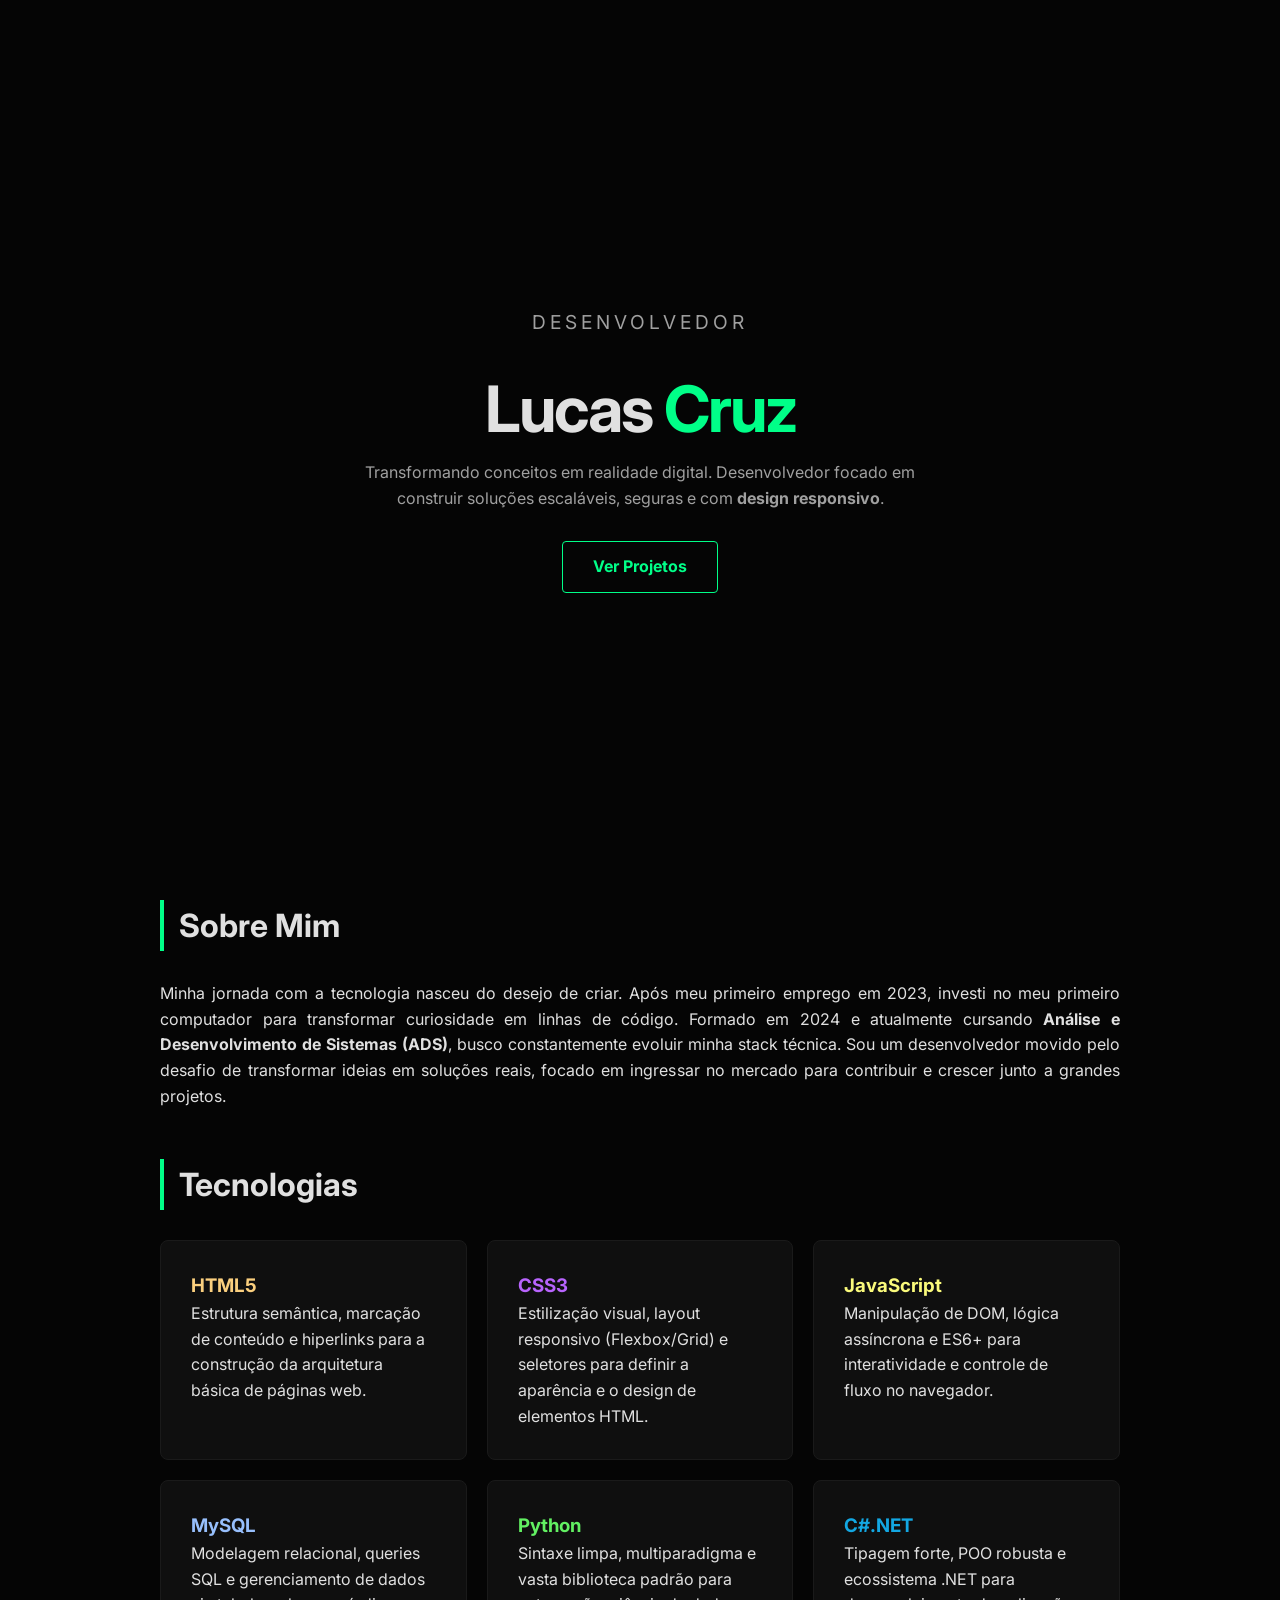
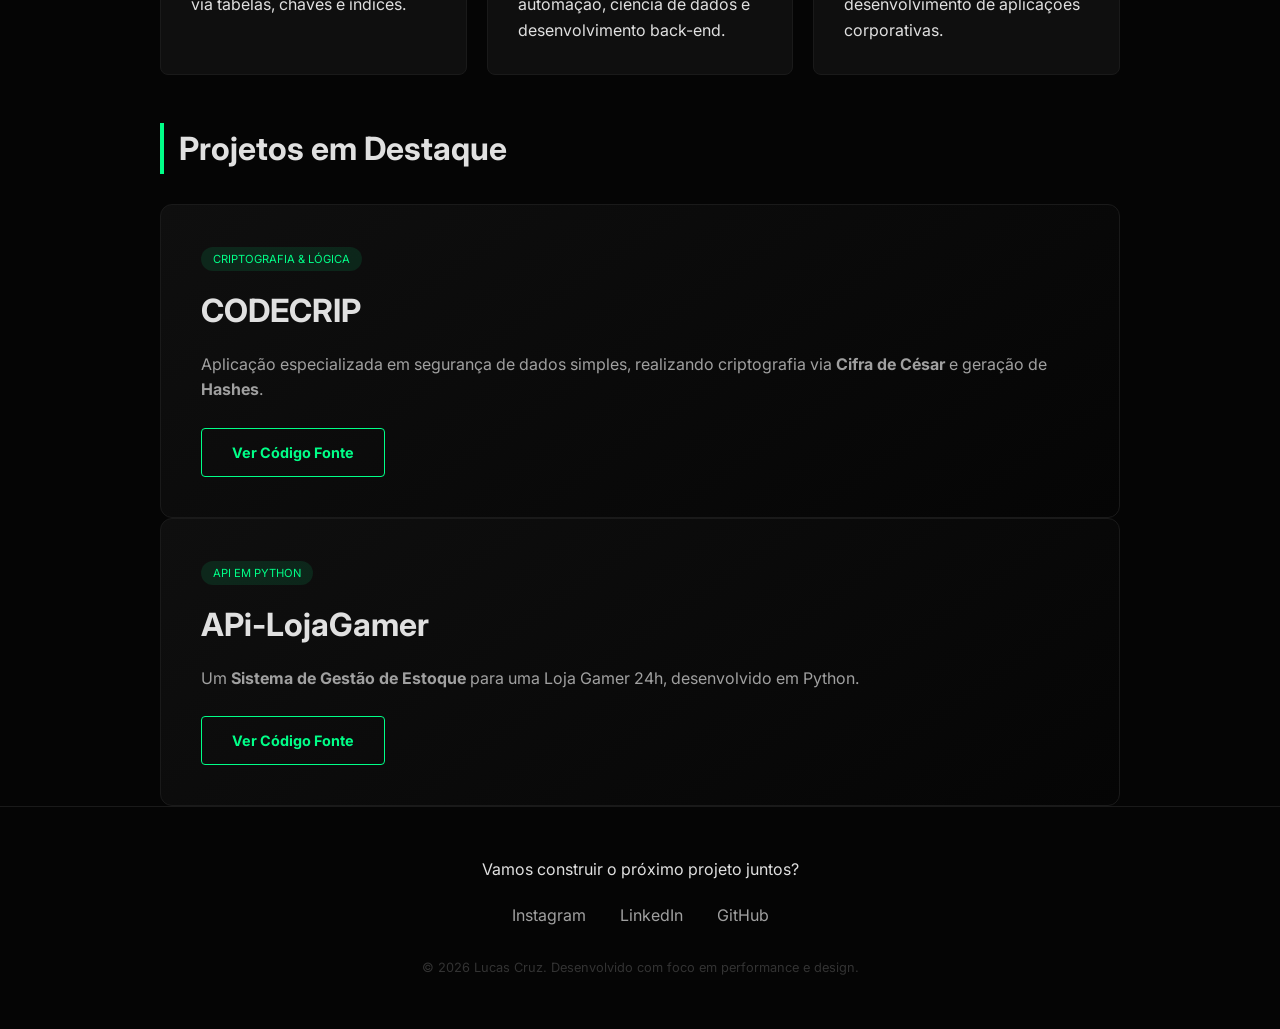
==== index.html @ 5c4f3a0d "titulo" ====
<!DOCTYPE html>
<html lang="pt-br">
<head>
    <meta charset="UTF-8">
    <meta name="viewport" content="width=device-width, initial-scale=1.0">
    <title>Lucas Cruz | Desenvolvedor Web</title>
    
    <link rel="preconnect" href="https://fonts.googleapis.com">
    <link href="https://fonts.googleapis.com/css2?family=Inter:wght@300;400;700&display=swap" rel="stylesheet">
    <link rel="shortcut icon" href="lucas.ico" type="image/x-icon">

    <style>
        :root {
            --bg: #050505;
            --card-bg: #0f0f0f;
            --primary: #00ff88;
            --text: #e0e0e0;
            --text-dim: #a0a0a0;
        }

        * { margin: 0; padding: 0; box-sizing: border-box; }

        body {
            background-color: var(--bg);
            color: var(--text);
            font-family: 'Inter', sans-serif;
            line-height: 1.6;
            scroll-behavior: smooth;
        }

        .container { max-width: 1000px; margin: 0 auto; padding: 0 20px; }

        header {
            height: 100vh;
            display: flex;
            flex-direction: column;
            justify-content: center;
            align-items: center;
            text-align: center;
        }

        h1 { font-size: 4rem; letter-spacing: -2px; }
        .accent { color: var(--primary); }
        
        .subtitle {
            font-size: 1.2rem;
            color: var(--text-dim);
            letter-spacing: 4px;
            text-transform: uppercase;
            margin-bottom: 20px;
        }

        .btn {
            padding: 12px 30px;
            border: 1px solid var(--primary);
            color: var(--primary);
            text-decoration: none;
            transition: 0.3s cubic-bezier(0.4, 0, 0.2, 1);
            font-weight: bold;
            border-radius: 4px;
            display: inline-block;
        }

        .btn:hover {
            background: var(--primary);
            color: var(--bg);
            box-shadow: 0 0 20px rgba(0, 255, 136, 0.3);
        }

        section { padding: 80px 0; }
        
        h2 { 
            font-size: 2rem; 
            margin-bottom: 30px; 
            border-left: 4px solid var(--primary); 
            padding-left: 15px; 
        }

        #sobre p {
            text-align: justify;
            margin-bottom: 50px;
        }

        section p {
            margin-bottom: 40px;
        }

        .grid { 
            display: grid; 
            grid-template-columns: repeat(auto-fit, minmax(250px, 1fr)); 
            gap: 20px; 
            margin-bottom: 5%;
        }
        
        .card {
            background: var(--card-bg);
            padding: 30px;
            border-radius: 8px;
            border: 1px solid #1a1a1a;
            transition: 0.3s ease;
        }

        .card:hover { 
            border-color: var(--primary); 
            transform: translateY(-5px); 
        }

        .project-card {
            background: linear-gradient(145deg, #0f0f0f, #050505);
            border: 1px solid #1a1a1a;
            padding: 40px;
            border-radius: 12px;
        }

        .card p, .project-card p {
            margin-bottom: 0;
            text-align: left;
        }

        .project-tag {
            font-size: 0.7rem;
            background: rgba(0, 255, 136, 0.1);
            color: var(--primary);
            padding: 5px 12px;
            border-radius: 20px;
            text-transform: uppercase;
        }

        footer { 
            text-align: center; 
            padding: 50px 0; 
            border-top: 1px solid #1a1a1a; 
        }
        
        .social-links { margin-top: 20px; }
        
        .social-links a { 
            color: var(--text-dim); 
            margin: 0 15px; 
            text-decoration: none; 
            transition: 0.3s ease; 
        }
        
        .social-links a:hover { color: var(--primary); }
    </style>
</head>
<body>

    <header>
        <div class="container">
            <p class="subtitle">Desenvolvedor</p>
            <h1>Lucas <span class="accent">Cruz</span></h1>
            <p style="color: var(--text-dim); margin-bottom: 30px; max-width: 600px;">
                Transformando conceitos em realidade digital. Desenvolvedor focado em construir soluções escaláveis, seguras e com <b>design responsivo</b>.
            </p>
            <a href="#projetos" class="btn">Ver Projetos</a>
        </div>
    </header>

    <section id="sobre" class="container">
        <h2>Sobre Mim</h2>
        <p>
            Minha jornada com a tecnologia nasceu do desejo de criar. Após meu primeiro emprego em 2023, investi no meu primeiro computador para transformar curiosidade em linhas de código. Formado em 2024 e atualmente cursando <b>Análise e Desenvolvimento de Sistemas (ADS)</b>, busco constantemente evoluir minha stack técnica. Sou um desenvolvedor movido pelo desafio de transformar ideias em soluções reais, focado em ingressar no mercado para contribuir e crescer junto a grandes projetos.
        </p>
    </section>

    <section id="techs" class="container">
        <h2>Tecnologias</h2>
        <div class="grid">
            <div class="card">
                <h3 style="color:rgb(250, 207, 126);">HTML5</h3>
                <p>
                    Estrutura semântica, marcação de conteúdo e hiperlinks para a construção da arquitetura básica de páginas web.</p>
            </div>
            <div class="card">
                <h3 style="color:rgb(184, 100, 253);">CSS3</h3>
                <p>Estilização visual, layout responsivo 
                    (Flexbox/Grid) e seletores para definir a aparência e o design de elementos HTML.</p>
            </div>
            <div class="card">
                <h3 style="color:rgb(250, 250, 123);">JavaScript</h3>
                <p>Manipulação de DOM, lógica assíncrona e ES6+ para interatividade e controle de fluxo no navegador.</p>
            </div>
            <div class="card">
                <h3 style="color:rgb(151, 191, 252);">MySQL</h3>
                <p>Modelagem relacional, queries SQL e gerenciamento de dados via tabelas, chaves e índices.</p>
            </div>
            <div class="card">
                <h3 style="color:rgb(98, 240, 98);">Python</h3>
                <p>Sintaxe limpa, multiparadigma e vasta biblioteca padrão para automação, ciência de dados e desenvolvimento back-end.</p>
            </div>
             <div class="card">
                <h3 style="color:rgb(19, 167, 226);">C#.NET</h3>
                <p>Tipagem forte, POO robusta e ecossistema .NET para desenvolvimento de aplicações corporativas.</p>
            </div>
        </div>
    </section>

    <section id="projetos" class="container">
        <h2>Projetos em Destaque</h2>
        <div class="project-card">
            <span class="project-tag">Criptografia & Lógica</span>
            <h3 style="font-size: 2rem; margin: 15px 0;">CODECRIP</h3>
            <p style="color: var(--text-dim); margin-top: 10px; margin-bottom: 25px;">
                Aplicação especializada em segurança de dados simples, realizando criptografia via <b>Cifra de César</b> e geração de <b>Hashes</b>.
            </p>
            <a href="https://github.com/Lucaslcz/CODECRIP" target="_blank" class="btn" style="font-size: 0.9rem;">Ver Código Fonte</a>
        </div>

        <div class="project-card">
            <span class="project-tag">API em Python</span>
            <h3 style="font-size: 2rem; margin: 15px 0;">APi-LojaGamer</h3>
            <p style="color: var(--text-dim); margin-top: 10px; margin-bottom: 25px;">
                Um <b>Sistema de Gestão de Estoque</b> para uma Loja Gamer 24h, desenvolvido em Python.
            </p>
            <a href="https://github.com/Lucaslcz/API-LojaGamer" target="_blank" class="btn" style="font-size: 0.9rem;">Ver Código Fonte</a>
        </div>
    </section>



    <footer>
        <div class="container">
            <p>Vamos construir o próximo projeto juntos?</p>
            <div class="social-links">
                <a href="https://www.instagram.com/lucas_c_d21">Instagram</a>
                <a href="https://www.linkedin.com/in/lucas-da-cruz-dias">LinkedIn</a>
                <a href="https://github.com/Lucaslcz">GitHub</a>
            </div>
            <p style="font-size: 0.8rem; color: #333; margin-top: 30px;">
                &copy; 2026 Lucas Cruz. Desenvolvido com foco em performance e design.
            </p>
        </div>
    </footer>

</body>
</html>
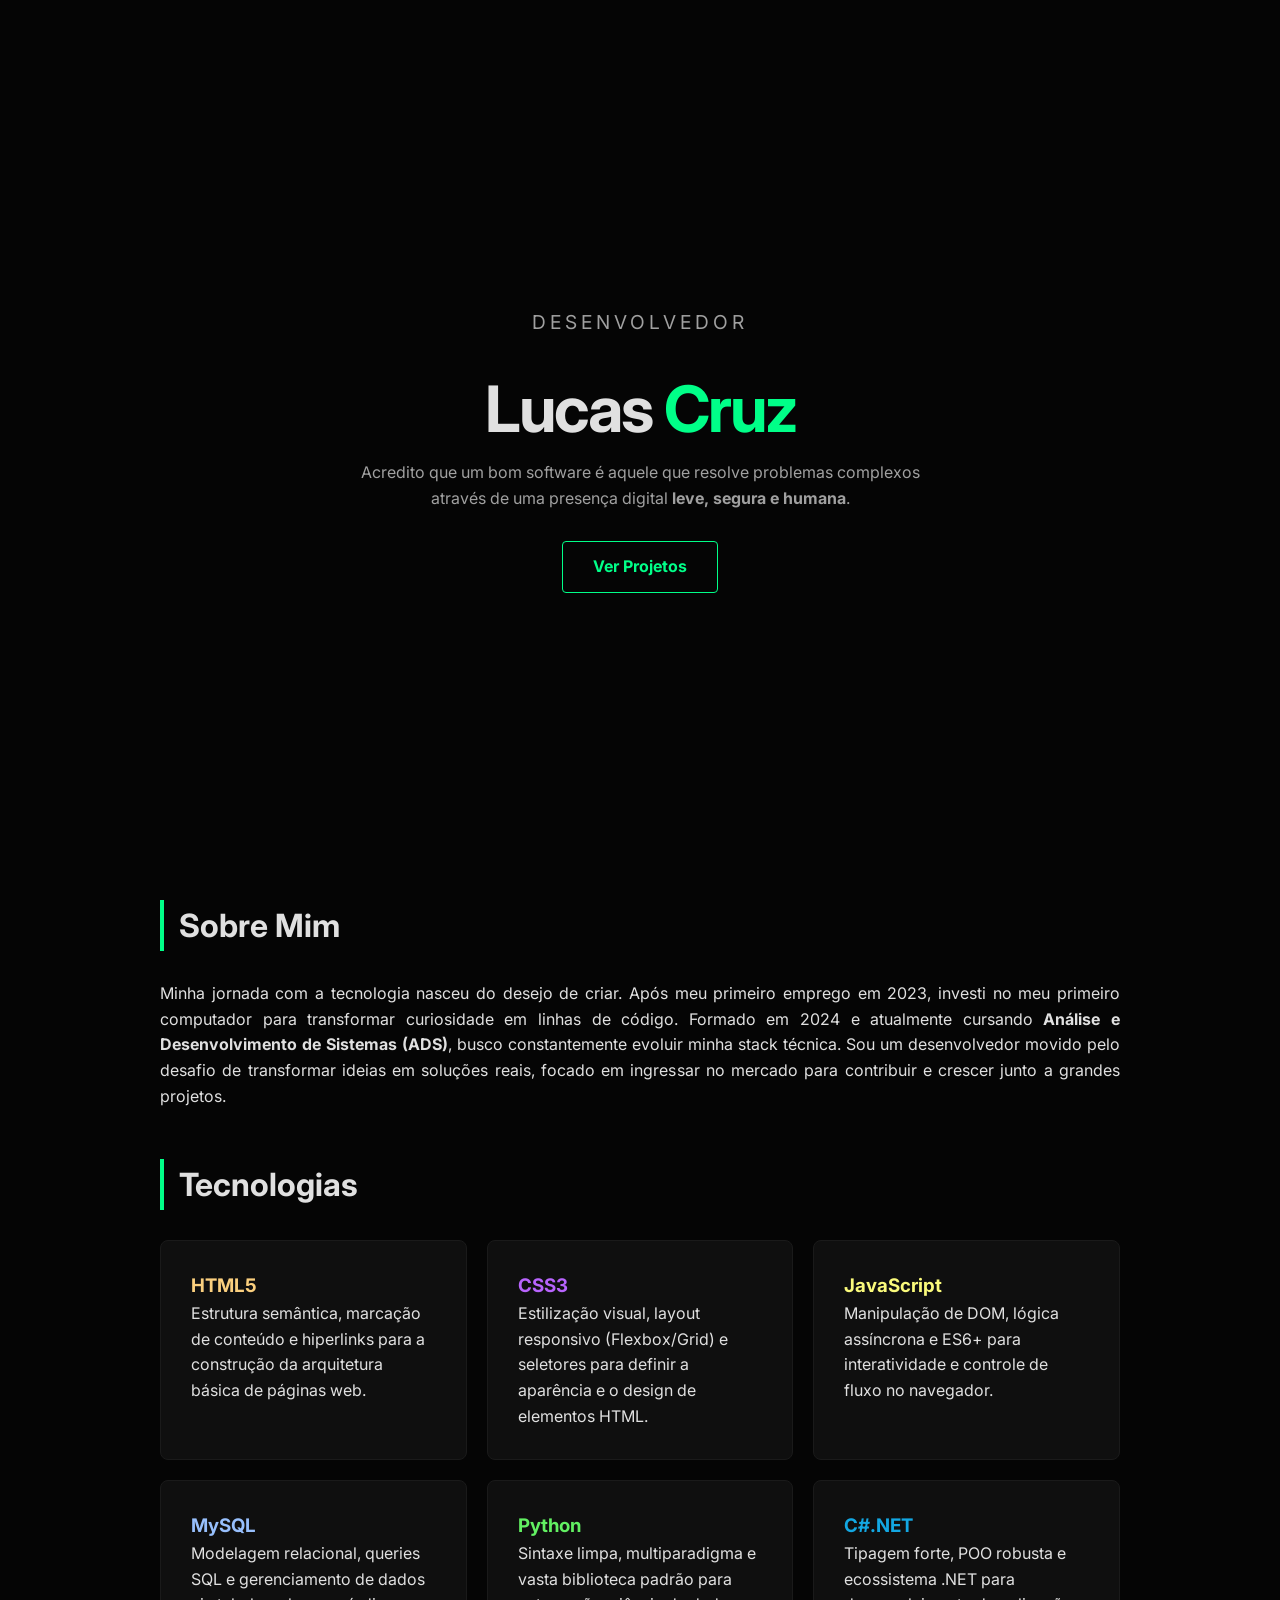
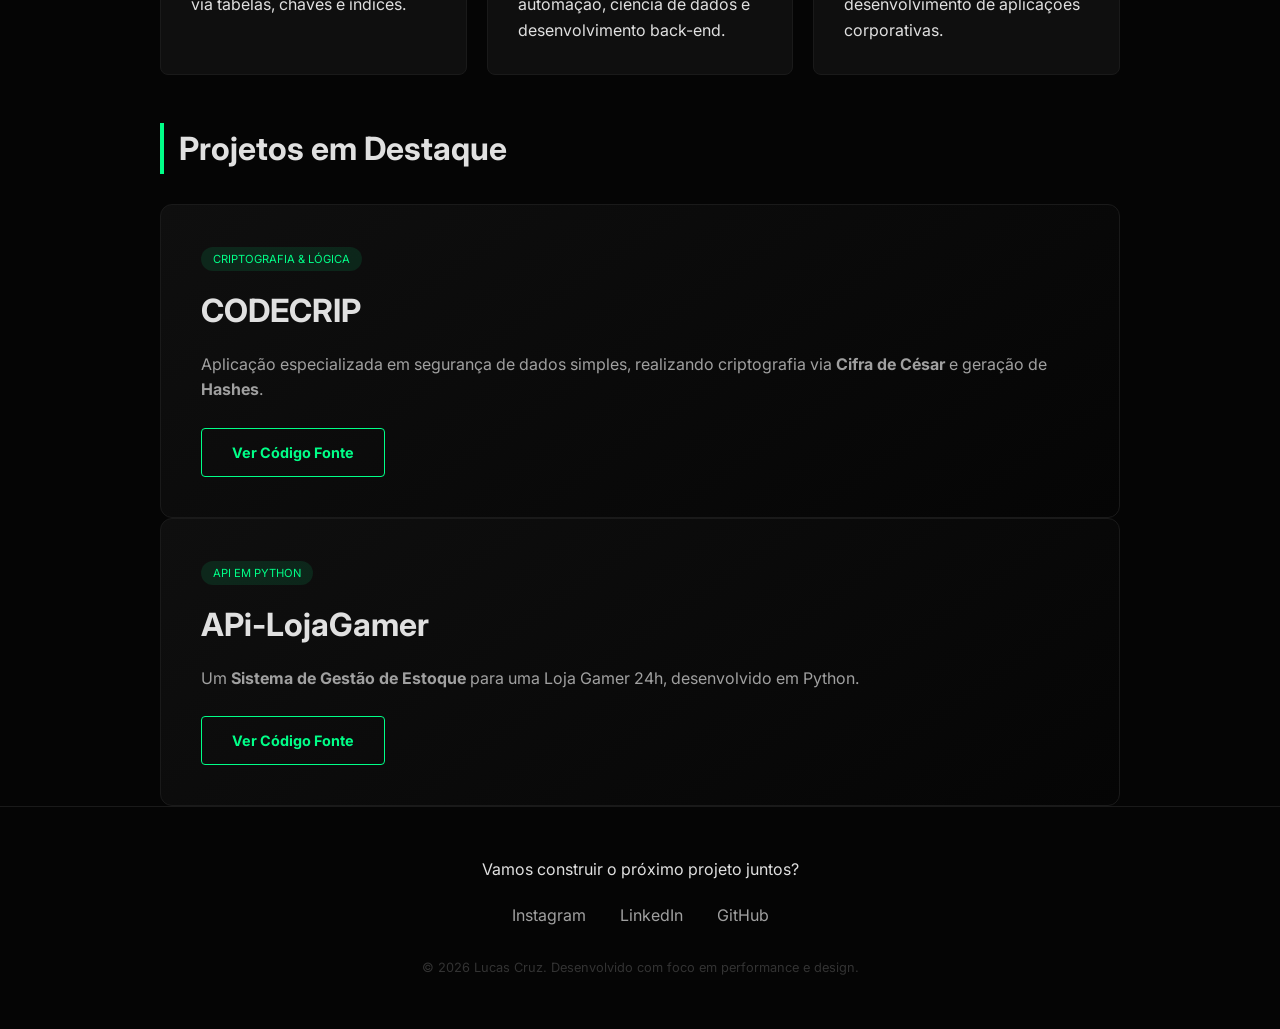
==== commit f49f3368: "subtitulo" ====
--- a/index.html
+++ b/index.html
@@ -151,7 +151,7 @@
             <p class="subtitle">Desenvolvedor</p>
             <h1>Lucas <span class="accent">Cruz</span></h1>
             <p style="color: var(--text-dim); margin-bottom: 30px; max-width: 600px;">
-                Transformando conceitos em realidade digital. Desenvolvedor focado em construir soluções escaláveis, seguras e com <b>design responsivo</b>.
+                Acredito que um bom software é aquele que resolve problemas complexos através de uma presença digital <b>leve, segura e humana</b>.
             </p>
             <a href="#projetos" class="btn">Ver Projetos</a>
         </div>
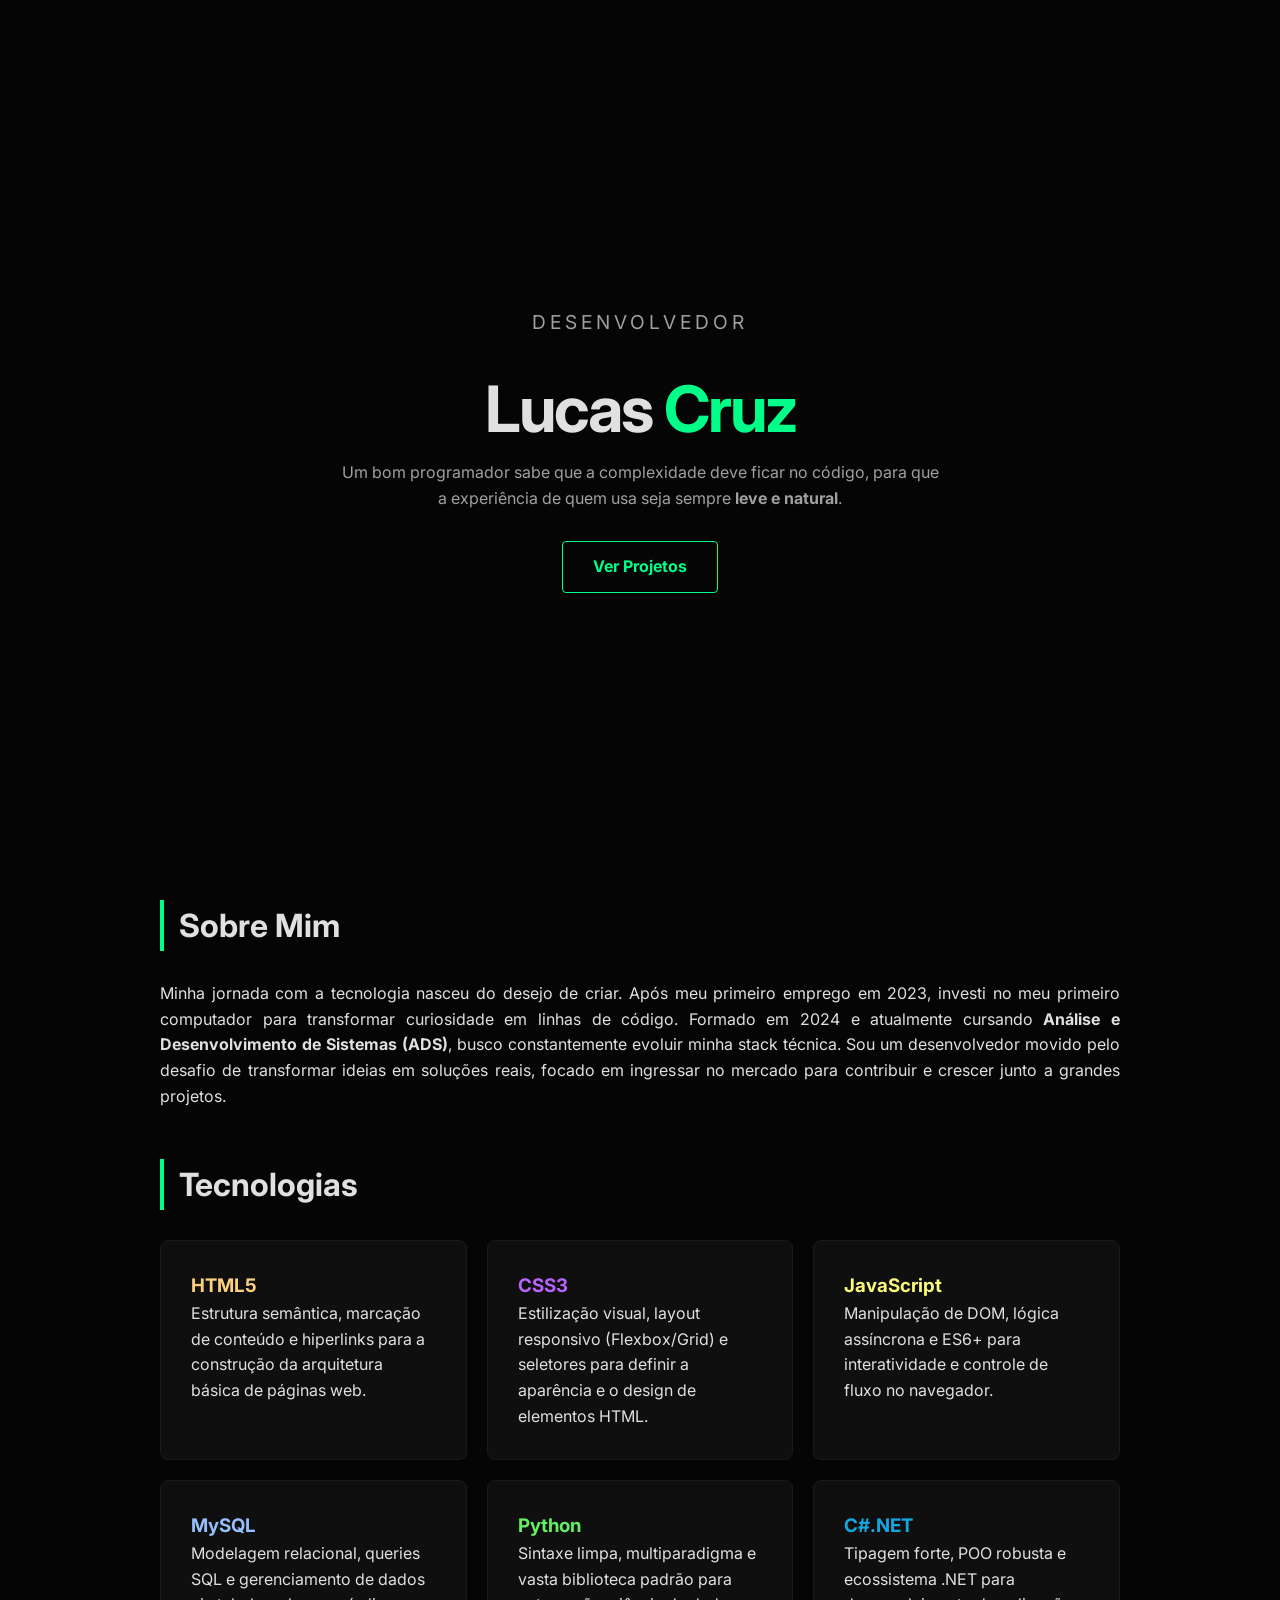
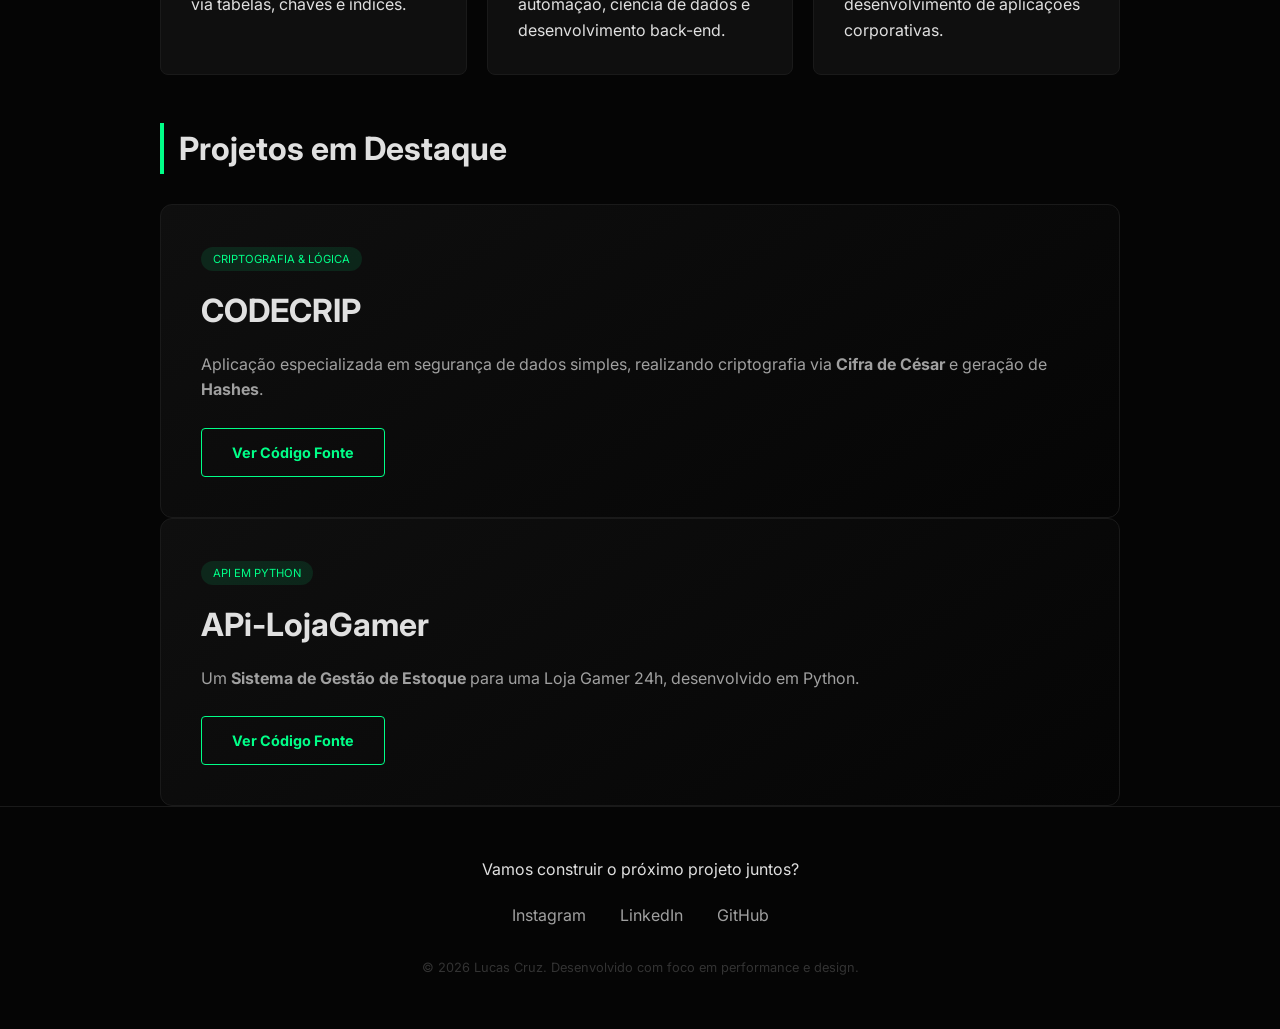
==== commit d1504529: "subtitulo de novo" ====
--- a/index.html
+++ b/index.html
@@ -151,7 +151,7 @@
             <p class="subtitle">Desenvolvedor</p>
             <h1>Lucas <span class="accent">Cruz</span></h1>
             <p style="color: var(--text-dim); margin-bottom: 30px; max-width: 600px;">
-                Acredito que um bom software é aquele que resolve problemas complexos através de uma presença digital <b>leve, segura e humana</b>.
+                Um bom programador sabe que a complexidade deve ficar no código, para que a experiência de quem usa seja sempre <b>leve e natural</b>.
             </p>
             <a href="#projetos" class="btn">Ver Projetos</a>
         </div>
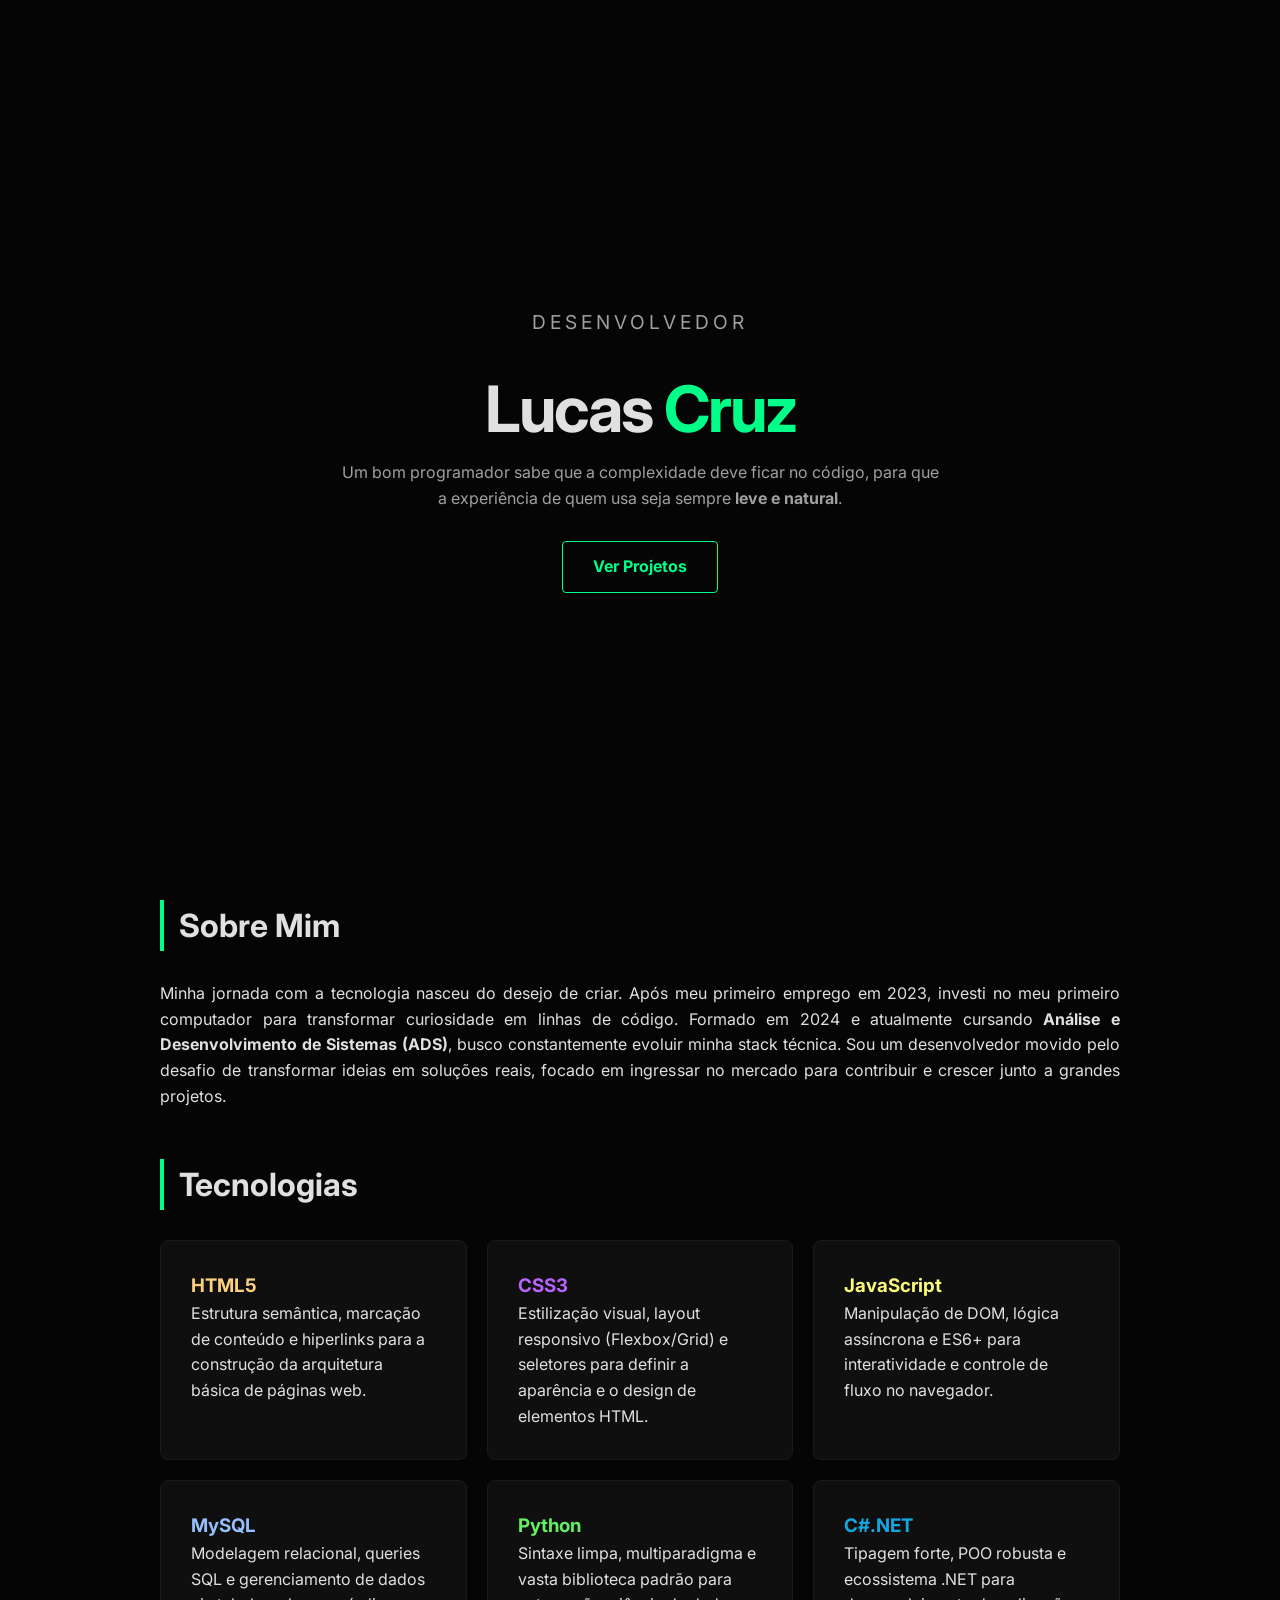
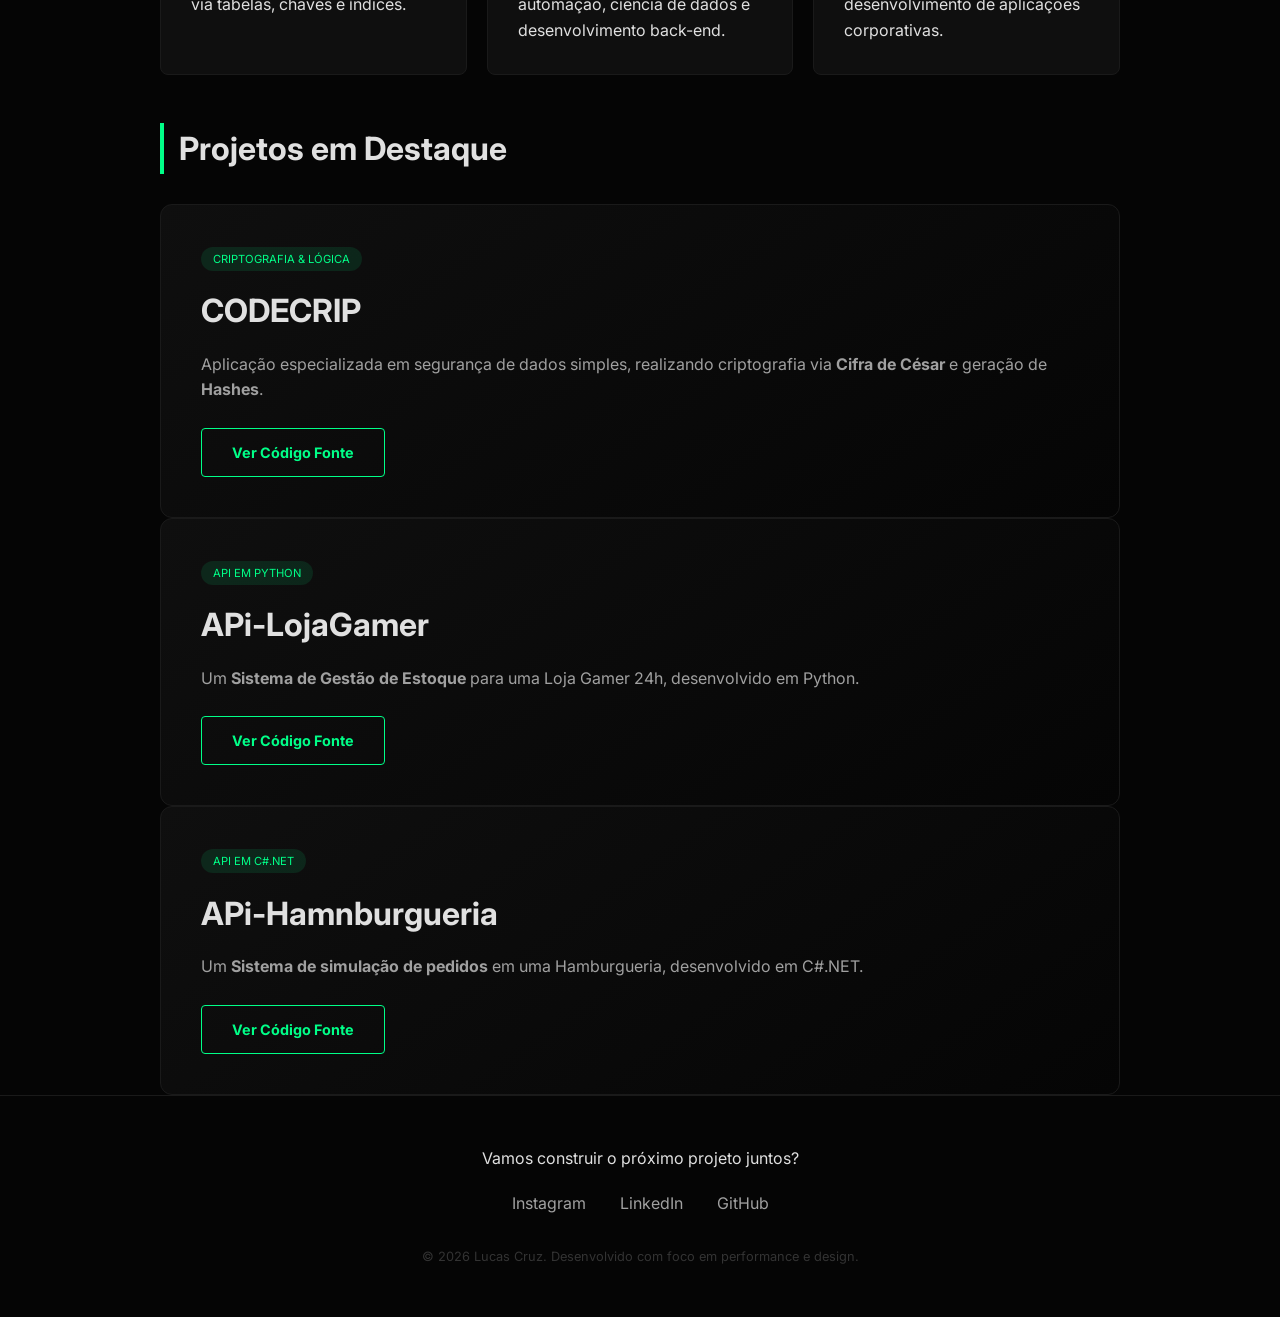
==== commit 1f106386: "Novo projeto APi-Hamburgueria" ====
--- a/index.html
+++ b/index.html
@@ -215,6 +215,14 @@
             </p>
             <a href="https://github.com/Lucaslcz/API-LojaGamer" target="_blank" class="btn" style="font-size: 0.9rem;">Ver Código Fonte</a>
         </div>
+        <div class="project-card">
+            <span class="project-tag">API em C#.NET</span>
+            <h3 style="font-size: 2rem; margin: 15px 0;">APi-Hamnburgueria</h3>
+            <p style="color: var(--text-dim); margin-top: 10px; margin-bottom: 25px;">
+                Um <b>Sistema de simulação de pedidos</b> em uma Hamburgueria, desenvolvido em C#.NET.
+            </p>
+            <a href="https://github.com/Lucaslcz/API-Hamburgueria" target="_blank" class="btn" style="font-size: 0.9rem;">Ver Código Fonte</a>
+        </div>
     </section>
 
 
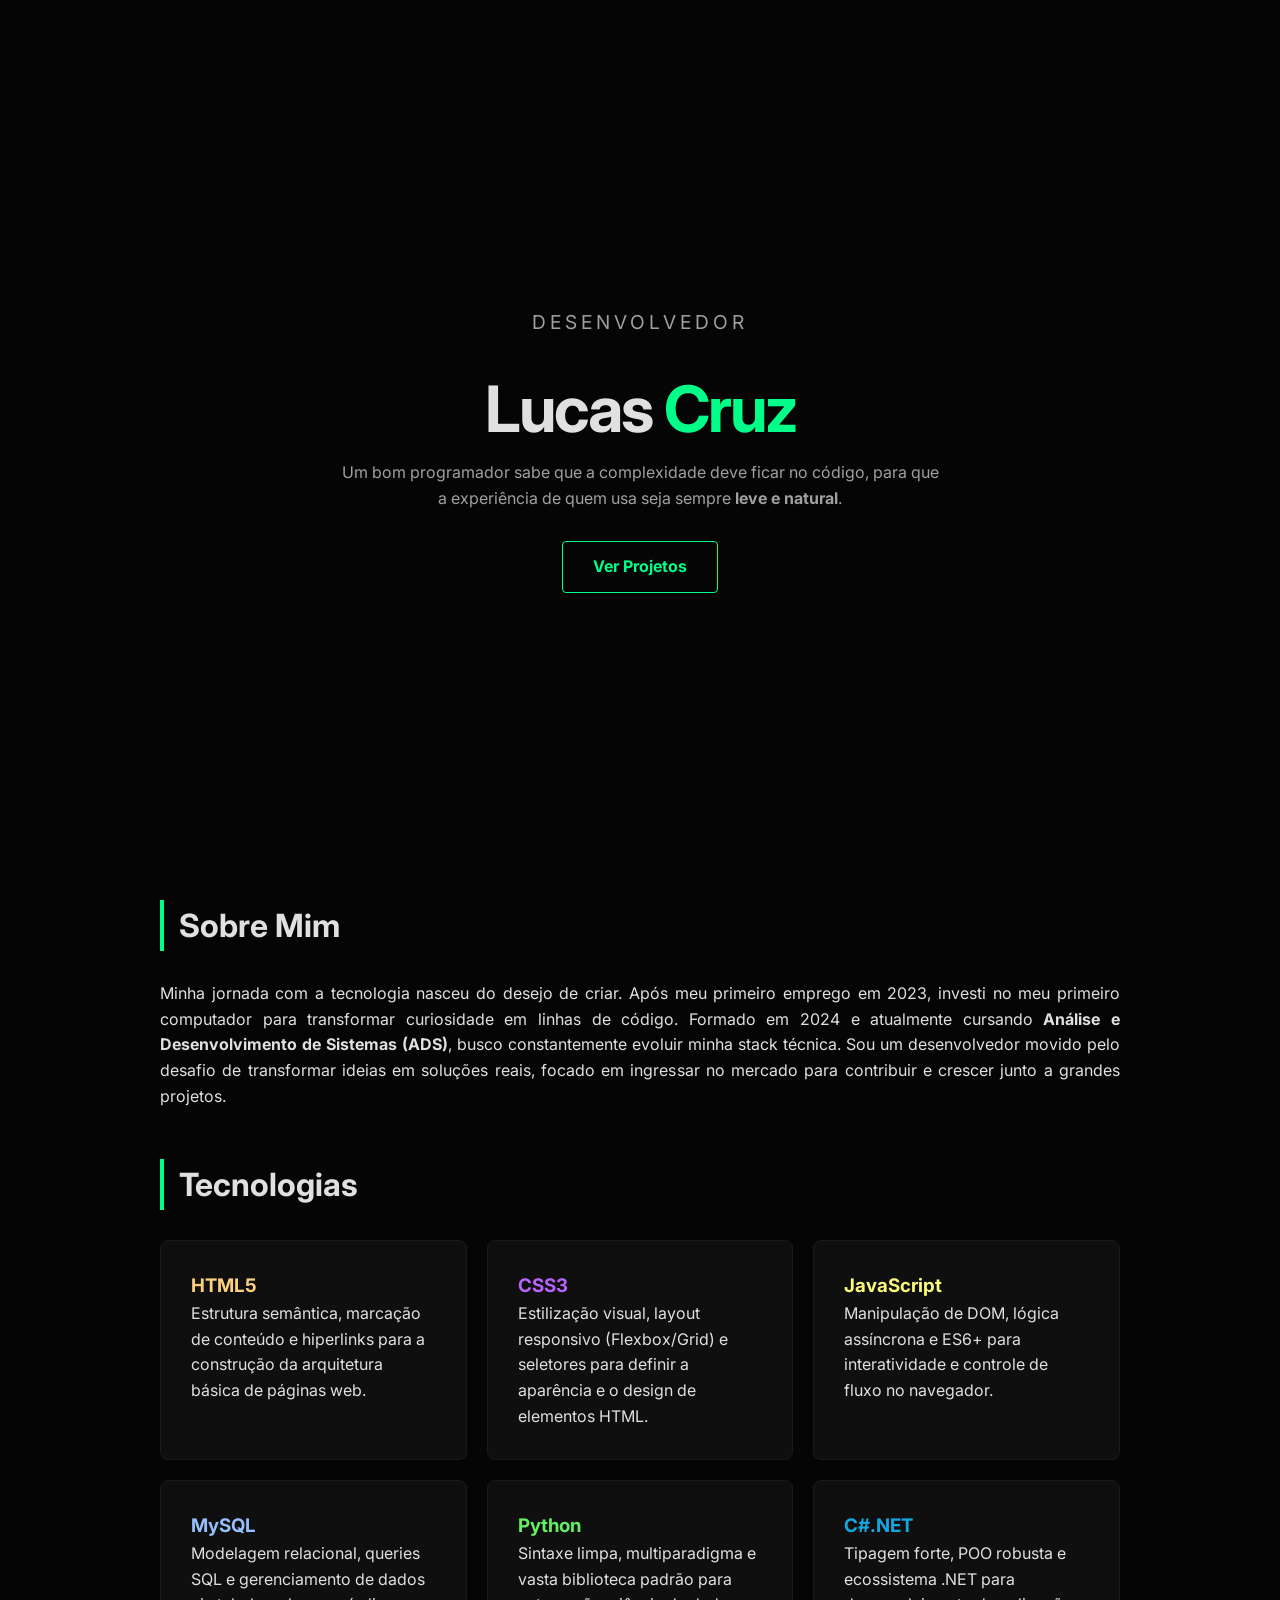
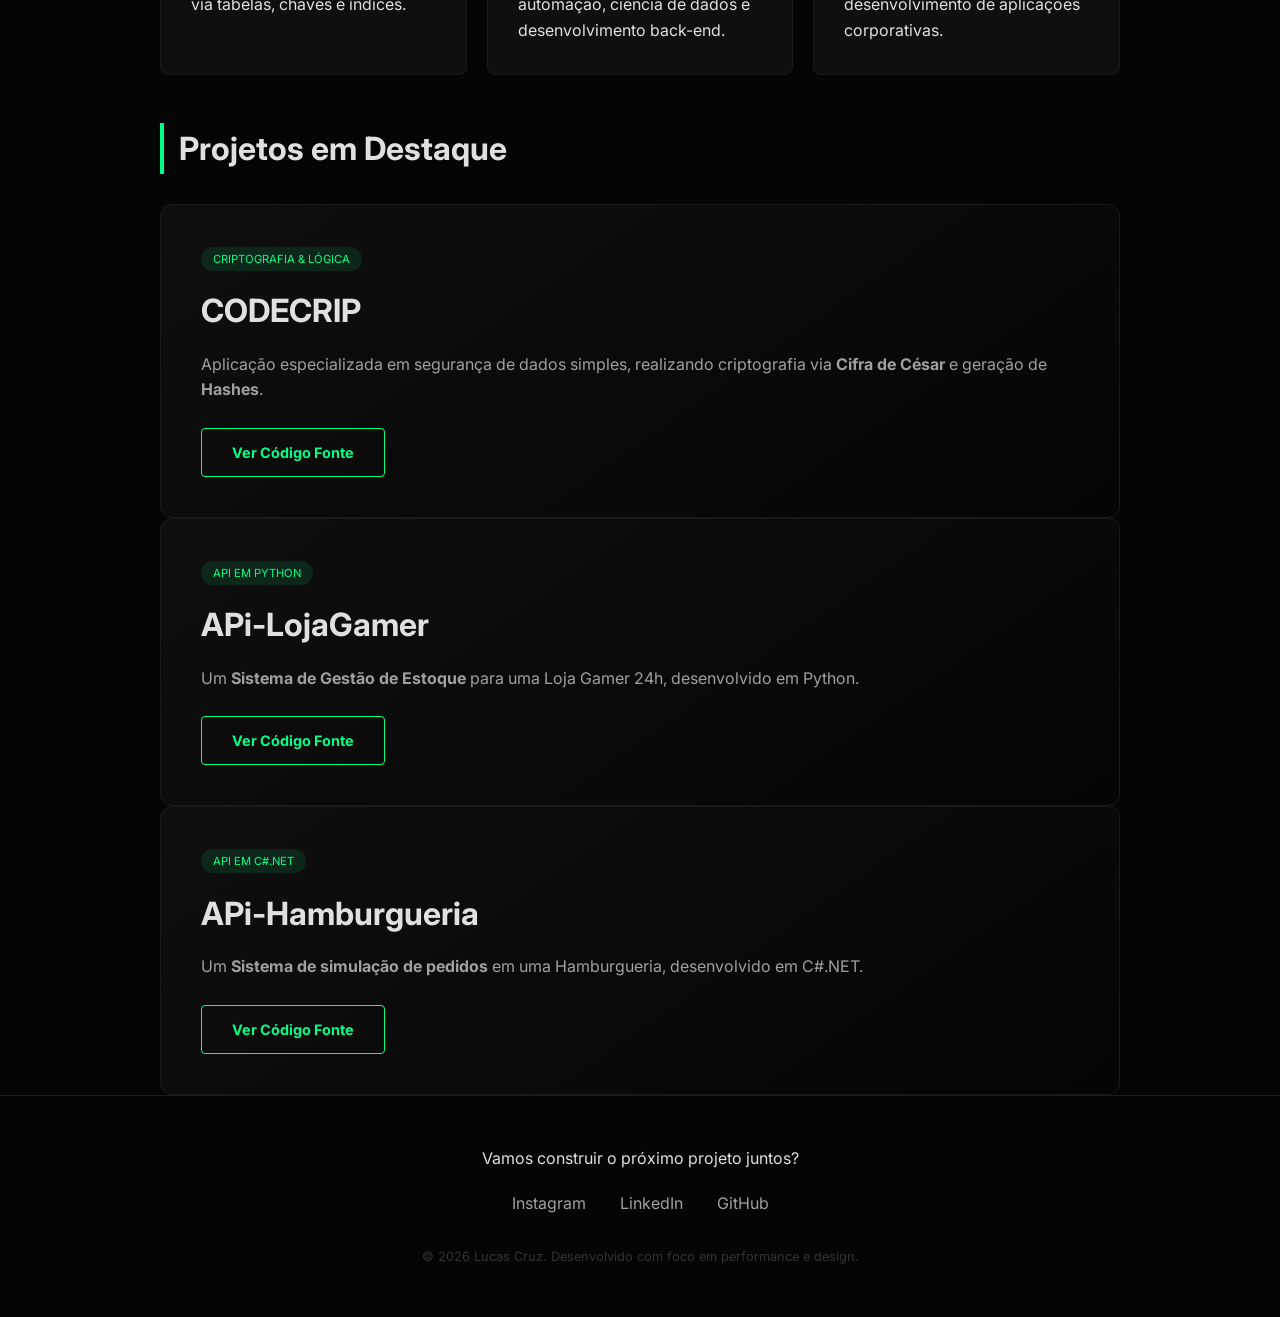
==== commit c1b1b1bc: "Correção de texto" ====
--- a/index.html
+++ b/index.html
@@ -217,7 +217,7 @@
         </div>
         <div class="project-card">
             <span class="project-tag">API em C#.NET</span>
-            <h3 style="font-size: 2rem; margin: 15px 0;">APi-Hamnburgueria</h3>
+            <h3 style="font-size: 2rem; margin: 15px 0;">APi-Hamburgueria</h3>
             <p style="color: var(--text-dim); margin-top: 10px; margin-bottom: 25px;">
                 Um <b>Sistema de simulação de pedidos</b> em uma Hamburgueria, desenvolvido em C#.NET.
             </p>
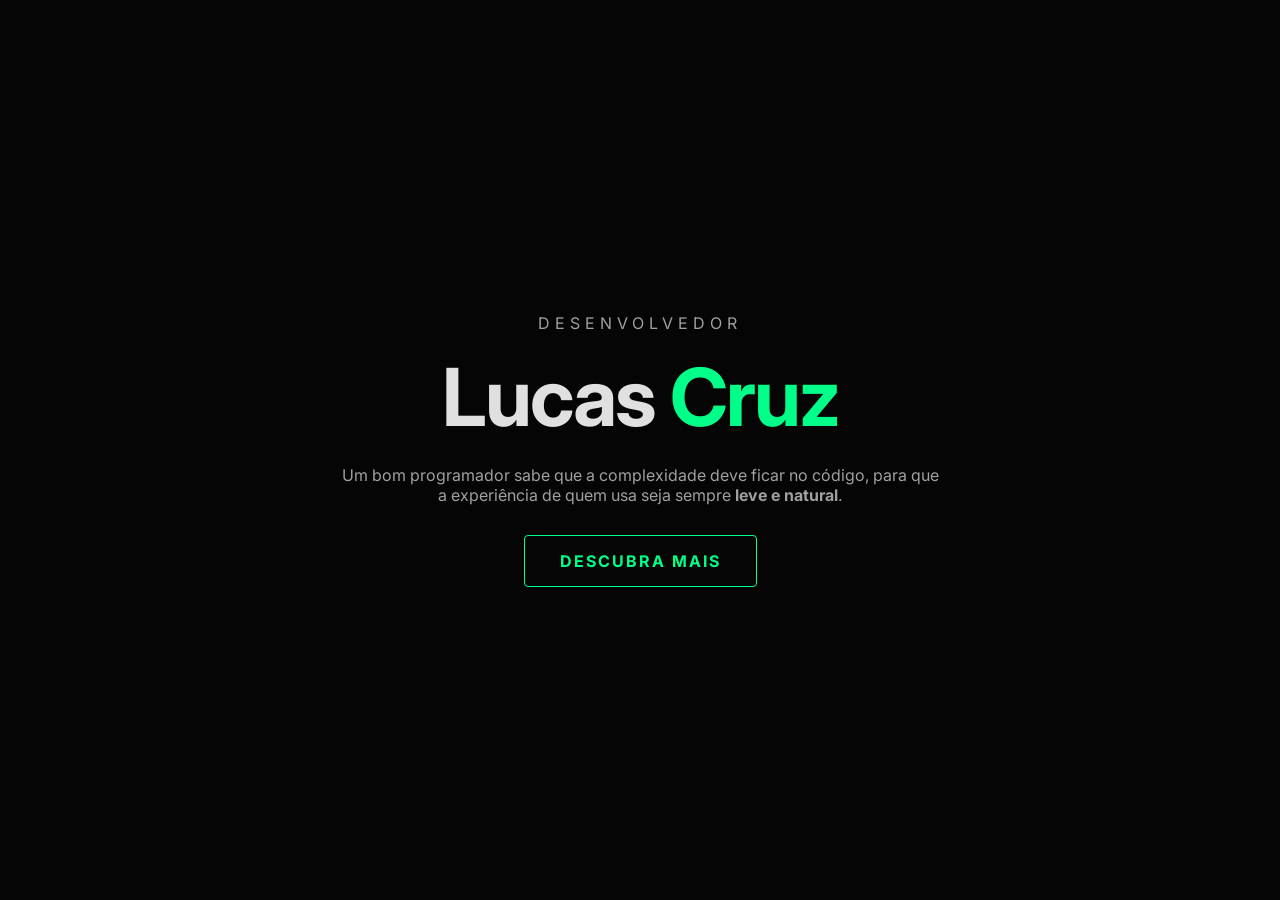
==== commit 4bce2935: "Remoldando meu portifolio" ====
--- a/index.html
+++ b/index.html
@@ -3,243 +3,37 @@
 <head>
     <meta charset="UTF-8">
     <meta name="viewport" content="width=device-width, initial-scale=1.0">
-    <title>Lucas Cruz | Desenvolvedor Web</title>
-    
+    <title>Lucas Cruz | Desenvolvedor</title>
     <link rel="preconnect" href="https://fonts.googleapis.com">
     <link href="https://fonts.googleapis.com/css2?family=Inter:wght@300;400;700&display=swap" rel="stylesheet">
-    <link rel="shortcut icon" href="lucas.ico" type="image/x-icon">
-
-    <style>
-        :root {
-            --bg: #050505;
-            --card-bg: #0f0f0f;
-            --primary: #00ff88;
-            --text: #e0e0e0;
-            --text-dim: #a0a0a0;
-        }
-
-        * { margin: 0; padding: 0; box-sizing: border-box; }
-
-        body {
-            background-color: var(--bg);
-            color: var(--text);
-            font-family: 'Inter', sans-serif;
-            line-height: 1.6;
-            scroll-behavior: smooth;
-        }
-
-        .container { max-width: 1000px; margin: 0 auto; padding: 0 20px; }
-
-        header {
-            height: 100vh;
-            display: flex;
-            flex-direction: column;
-            justify-content: center;
-            align-items: center;
-            text-align: center;
-        }
-
-        h1 { font-size: 4rem; letter-spacing: -2px; }
-        .accent { color: var(--primary); }
-        
-        .subtitle {
-            font-size: 1.2rem;
-            color: var(--text-dim);
-            letter-spacing: 4px;
-            text-transform: uppercase;
-            margin-bottom: 20px;
-        }
-
-        .btn {
-            padding: 12px 30px;
-            border: 1px solid var(--primary);
-            color: var(--primary);
-            text-decoration: none;
-            transition: 0.3s cubic-bezier(0.4, 0, 0.2, 1);
-            font-weight: bold;
-            border-radius: 4px;
-            display: inline-block;
-        }
-
-        .btn:hover {
-            background: var(--primary);
-            color: var(--bg);
-            box-shadow: 0 0 20px rgba(0, 255, 136, 0.3);
-        }
-
-        section { padding: 80px 0; }
-        
-        h2 { 
-            font-size: 2rem; 
-            margin-bottom: 30px; 
-            border-left: 4px solid var(--primary); 
-            padding-left: 15px; 
-        }
-
-        #sobre p {
-            text-align: justify;
-            margin-bottom: 50px;
-        }
-
-        section p {
-            margin-bottom: 40px;
-        }
-
-        .grid { 
-            display: grid; 
-            grid-template-columns: repeat(auto-fit, minmax(250px, 1fr)); 
-            gap: 20px; 
-            margin-bottom: 5%;
-        }
-        
-        .card {
-            background: var(--card-bg);
-            padding: 30px;
-            border-radius: 8px;
-            border: 1px solid #1a1a1a;
-            transition: 0.3s ease;
-        }
-
-        .card:hover { 
-            border-color: var(--primary); 
-            transform: translateY(-5px); 
-        }
-
-        .project-card {
-            background: linear-gradient(145deg, #0f0f0f, #050505);
-            border: 1px solid #1a1a1a;
-            padding: 40px;
-            border-radius: 12px;
-        }
-
-        .card p, .project-card p {
-            margin-bottom: 0;
-            text-align: left;
-        }
-
-        .project-tag {
-            font-size: 0.7rem;
-            background: rgba(0, 255, 136, 0.1);
-            color: var(--primary);
-            padding: 5px 12px;
-            border-radius: 20px;
-            text-transform: uppercase;
-        }
-
-        footer { 
-            text-align: center; 
-            padding: 50px 0; 
-            border-top: 1px solid #1a1a1a; 
-        }
-        
-        .social-links { margin-top: 20px; }
-        
-        .social-links a { 
-            color: var(--text-dim); 
-            margin: 0 15px; 
-            text-decoration: none; 
-            transition: 0.3s ease; 
-        }
-        
-        .social-links a:hover { color: var(--primary); }
-    </style>
+    <link rel="stylesheet" href="index.css">
 </head>
-<body>
-
-    <header>
-        <div class="container">
+<body style="overflow: hidden;"> <header id="hero-header">
+        <div class="container" style="position: relative; z-index: 2;">
             <p class="subtitle">Desenvolvedor</p>
-            <h1>Lucas <span class="accent">Cruz</span></h1>
-            <p style="color: var(--text-dim); margin-bottom: 30px; max-width: 600px;">
+            <h1>
+                <span class="white-glow">Lucas</span> 
+                <span class="accent">Cruz</span>
+            </h1>
+            <p style="color: var(--text-dim); margin: 0 auto 30px; max-width: 600px;">
                 Um bom programador sabe que a complexidade deve ficar no código, para que a experiência de quem usa seja sempre <b>leve e natural</b>.
             </p>
-            <a href="#projetos" class="btn">Ver Projetos</a>
+            <a href="portifolio.html" class="btn">Descubra Mais</a>
         </div>
+        <div class="cursor-glow"></div>
     </header>
 
-    <section id="sobre" class="container">
-        <h2>Sobre Mim</h2>
-        <p>
-            Minha jornada com a tecnologia nasceu do desejo de criar. Após meu primeiro emprego em 2023, investi no meu primeiro computador para transformar curiosidade em linhas de código. Formado em 2024 e atualmente cursando <b>Análise e Desenvolvimento de Sistemas (ADS)</b>, busco constantemente evoluir minha stack técnica. Sou um desenvolvedor movido pelo desafio de transformar ideias em soluções reais, focado em ingressar no mercado para contribuir e crescer junto a grandes projetos.
-        </p>
-    </section>
+    <script>
+        const title = document.querySelector('h1');
+        const header = document.getElementById('hero-header');
 
-    <section id="techs" class="container">
-        <h2>Tecnologias</h2>
-        <div class="grid">
-            <div class="card">
-                <h3 style="color:rgb(250, 207, 126);">HTML5</h3>
-                <p>
-                    Estrutura semântica, marcação de conteúdo e hiperlinks para a construção da arquitetura básica de páginas web.</p>
-            </div>
-            <div class="card">
-                <h3 style="color:rgb(184, 100, 253);">CSS3</h3>
-                <p>Estilização visual, layout responsivo 
-                    (Flexbox/Grid) e seletores para definir a aparência e o design de elementos HTML.</p>
-            </div>
-            <div class="card">
-                <h3 style="color:rgb(250, 250, 123);">JavaScript</h3>
-                <p>Manipulação de DOM, lógica assíncrona e ES6+ para interatividade e controle de fluxo no navegador.</p>
-            </div>
-            <div class="card">
-                <h3 style="color:rgb(151, 191, 252);">MySQL</h3>
-                <p>Modelagem relacional, queries SQL e gerenciamento de dados via tabelas, chaves e índices.</p>
-            </div>
-            <div class="card">
-                <h3 style="color:rgb(98, 240, 98);">Python</h3>
-                <p>Sintaxe limpa, multiparadigma e vasta biblioteca padrão para automação, ciência de dados e desenvolvimento back-end.</p>
-            </div>
-             <div class="card">
-                <h3 style="color:rgb(19, 167, 226);">C#.NET</h3>
-                <p>Tipagem forte, POO robusta e ecossistema .NET para desenvolvimento de aplicações corporativas.</p>
-            </div>
-        </div>
-    </section>
-
-    <section id="projetos" class="container">
-        <h2>Projetos em Destaque</h2>
-        <div class="project-card">
-            <span class="project-tag">Criptografia & Lógica</span>
-            <h3 style="font-size: 2rem; margin: 15px 0;">CODECRIP</h3>
-            <p style="color: var(--text-dim); margin-top: 10px; margin-bottom: 25px;">
-                Aplicação especializada em segurança de dados simples, realizando criptografia via <b>Cifra de César</b> e geração de <b>Hashes</b>.
-            </p>
-            <a href="https://github.com/Lucaslcz/CODECRIP" target="_blank" class="btn" style="font-size: 0.9rem;">Ver Código Fonte</a>
-        </div>
-
-        <div class="project-card">
-            <span class="project-tag">API em Python</span>
-            <h3 style="font-size: 2rem; margin: 15px 0;">APi-LojaGamer</h3>
-            <p style="color: var(--text-dim); margin-top: 10px; margin-bottom: 25px;">
-                Um <b>Sistema de Gestão de Estoque</b> para uma Loja Gamer 24h, desenvolvido em Python.
-            </p>
-            <a href="https://github.com/Lucaslcz/API-LojaGamer" target="_blank" class="btn" style="font-size: 0.9rem;">Ver Código Fonte</a>
-        </div>
-        <div class="project-card">
-            <span class="project-tag">API em C#.NET</span>
-            <h3 style="font-size: 2rem; margin: 15px 0;">APi-Hamburgueria</h3>
-            <p style="color: var(--text-dim); margin-top: 10px; margin-bottom: 25px;">
-                Um <b>Sistema de simulação de pedidos</b> em uma Hamburgueria, desenvolvido em C#.NET.
-            </p>
-            <a href="https://github.com/Lucaslcz/API-Hamburgueria" target="_blank" class="btn" style="font-size: 0.9rem;">Ver Código Fonte</a>
-        </div>
-    </section>
-
-
-
-    <footer>
-        <div class="container">
-            <p>Vamos construir o próximo projeto juntos?</p>
-            <div class="social-links">
-                <a href="https://www.instagram.com/lucas_c_d21">Instagram</a>
-                <a href="https://www.linkedin.com/in/lucas-da-cruz-dias">LinkedIn</a>
-                <a href="https://github.com/Lucaslcz">GitHub</a>
-            </div>
-            <p style="font-size: 0.8rem; color: #333; margin-top: 30px;">
-                &copy; 2026 Lucas Cruz. Desenvolvido com foco em performance e design.
-            </p>
-        </div>
-    </footer>
-
+        header.addEventListener('mousemove', (e) => {
+            const x = e.clientX;
+            const y = e.clientY;
+            
+            header.style.setProperty('--mouse-x', `${x}px`);
+            header.style.setProperty('--mouse-y', `${y}px`);
+        });
+    </script>
 </body>
 </html>
--- a/index.css
+++ b/index.css
@@ -0,0 +1,127 @@
+:root {
+    --bg: #050505;
+    --primary: #00ff88;
+    --text: #e0e0e0;
+    --text-dim: #a0a0a0;
+    --mouse-x: 50%;
+    --mouse-y: 50%;
+}
+
+* { 
+    margin: 0; 
+    padding: 0; 
+    box-sizing: border-box; 
+}
+
+body {
+    background-color: var(--bg);
+    color: var(--text);
+    font-family: 'Inter', sans-serif;
+    overflow: hidden;
+}
+
+header {
+    height: 100vh;
+    width: 100%;
+    display: flex;
+    flex-direction: column;
+    justify-content: center;
+    align-items: center;
+    text-align: center;
+    position: relative;
+    background: var(--bg);
+}
+
+.cursor-glow {
+    position: absolute;
+    top: 0;
+    left: 0;
+    width: 100%;
+    height: 100%;
+    pointer-events: none;
+    z-index: 1;
+    opacity: 0;
+    transition: opacity 0.5s ease;
+    background: radial-gradient(
+        circle 250px at var(--mouse-x) var(--mouse-y), 
+        rgba(0, 255, 136, 0.1), 
+        transparent 80%
+    );
+}
+
+header:hover .cursor-glow {
+    opacity: 1;
+}
+
+.container {
+    position: relative;
+    z-index: 2;
+    max-width: 800px;
+    padding: 0 20px;
+}
+
+.subtitle {
+    font-size: 1rem;
+    color: var(--text-dim);
+    letter-spacing: 5px;
+    text-transform: uppercase;
+    margin-bottom: 15px;
+}
+
+h1 {
+    font-size: clamp(3rem, 10vw, 5rem);
+    font-weight: 700;
+    letter-spacing: -2px;
+    margin-bottom: 20px;
+    cursor: default;
+    transition: all 0.3s ease;
+}
+
+.white-glow, .accent {
+    display: inline-block;
+    transition: all 0.3s ease;
+}
+
+.white-glow { color: var(--text); }
+.accent { color: var(--primary); }
+
+h1:has(.white-glow:hover) .white-glow,
+h1:has(.white-glow:hover) .accent {
+    color: #ffffff;
+    text-shadow: 0 0 20px rgba(255, 255, 255, 0.6), 0 0 40px rgba(255, 255, 255, 0.2);
+}
+
+h1:has(.accent:hover) .white-glow,
+h1:has(.accent:hover) .accent {
+    color: var(--primary);
+    text-shadow: 0 0 20px rgba(0, 255, 136, 0.8), 0 0 40px rgba(0, 255, 136, 0.3);
+}
+
+.description {
+    color: var(--text-dim);
+    margin: 0 auto 35px;
+    max-width: 550px;
+    line-height: 1.6;
+}
+
+.btn {
+    padding: 15px 35px;
+    border: 1px solid var(--primary);
+    color: var(--primary);
+    text-decoration: none;
+    font-weight: bold;
+    text-transform: uppercase;
+    letter-spacing: 2px;
+    border-radius: 4px;
+    transition: 0.3s ease;
+    display: inline-block;
+    position: relative;
+    z-index: 10;
+}
+
+.btn:hover {
+    background: var(--primary);
+    color: var(--bg);
+    box-shadow: 0 0 30px rgba(0, 255, 136, 0.4);
+    transform: translateY(-3px);
+}
